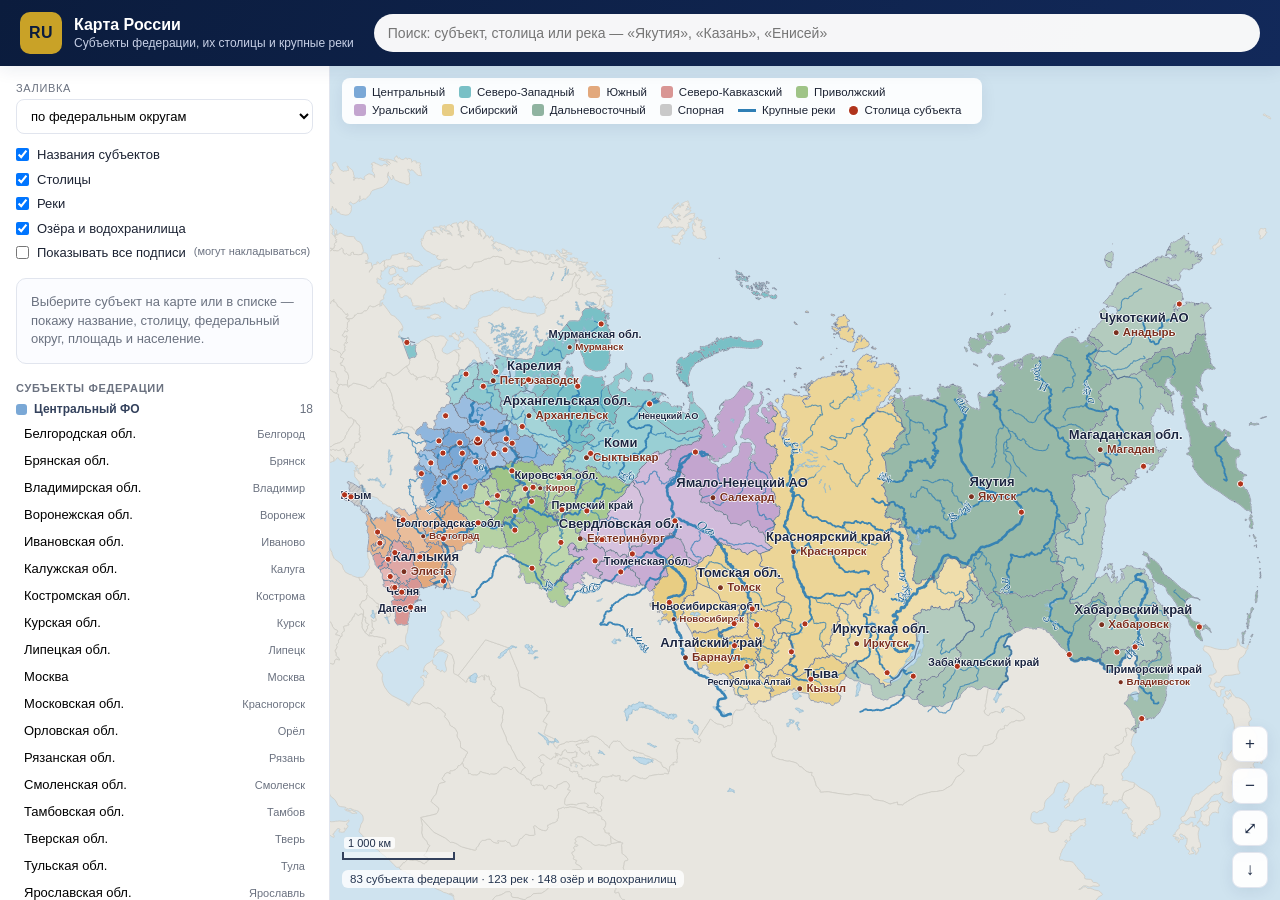
==== russia/index.html @ 8a3f1842 "Publish the Russia map as its own site section on GitHub Pages Moves the map into a self-contained `" ====
<!DOCTYPE html>
<html lang="ru">
<head>
<meta charset="UTF-8">
<meta name="viewport" content="width=device-width, initial-scale=1">
<title>Карта России · субъекты, столицы и крупные реки</title>
<meta name="description" content="Подробная интерактивная карта России: все 83 субъекта федерации — республики, края, области, автономные округа и города федерального значения — с названиями и столицами, а также крупные реки страны.">
<link rel="icon" href="favicon.svg" type="image/svg+xml">
<link rel="canonical" href="https://v8dfj2dn2t-stack.github.io/Ver/russia/">
<meta name="theme-color" content="#12295a">
<meta property="og:type" content="website">
<meta property="og:title" content="Карта России · субъекты, столицы и крупные реки">
<meta property="og:description" content="Все 83 субъекта федерации с названиями и столицами, крупные реки, озёра и водохранилища. Равновеликая коническая проекция, данные Natural Earth 1:10 млн.">
<meta property="og:url" content="https://v8dfj2dn2t-stack.github.io/Ver/russia/">
<meta property="og:image" content="https://v8dfj2dn2t-stack.github.io/Ver/russia/preview.png">
<meta property="og:locale" content="ru_RU">
<meta name="twitter:card" content="summary_large_image">
<link rel="stylesheet" href="css/map.css">
<style id="map-style">
  /* стили самой карты — вынесены отдельно, чтобы попадать в экспорт SVG */
  #map { --sea: #cfe3ef; background: #cfe3ef; display: block; width: 100%; height: 100%; cursor: grab; }
  #map.grabbing { cursor: grabbing; }
  #map .foreign { fill: #e8e6e0; stroke: #cfccc4; stroke-width: 0.8; vector-effect: non-scaling-stroke; }
  #map .region { stroke: #ffffff; stroke-width: 0.9; vector-effect: non-scaling-stroke;
                 stroke-linejoin: round; transition: filter .12s ease; }
  #map .region.hover { filter: brightness(0.94); }
  #map .region.sel { filter: brightness(0.93) saturate(1.3); stroke: #16233f; stroke-width: 2.2; }
  #map .region-outline { fill: none; stroke: #5d6b84; stroke-width: 0.85; stroke-opacity: 0.75;
                         vector-effect: non-scaling-stroke; stroke-linejoin: round; pointer-events: none; }
  #map .disputed { stroke: none; opacity: 0.55; pointer-events: none; }
  #map .lake { fill: #bcd9ea; stroke: #8fb6cc; stroke-width: 0.6; vector-effect: non-scaling-stroke; }
  #map .river { fill: none; stroke: #2f7fb5; stroke-linecap: round; stroke-linejoin: round;
                vector-effect: non-scaling-stroke; opacity: 0.92; }
  #map .river-o1 { stroke-width: 2.6; }
  #map .river-o2 { stroke-width: 1.8; }
  #map .river-o3 { stroke-width: 1.05; opacity: 0.75; }
  #map .river-flash { fill: none; stroke: #e0452c; stroke-width: 4; vector-effect: non-scaling-stroke;
                      opacity: 0.9; pointer-events: none; }
  #map .river-label { fill: #1d5f8c; font-family: Georgia, "Times New Roman", serif;
                      font-style: italic; letter-spacing: 0.4px; paint-order: stroke;
                      stroke: rgba(255,255,255,0.85); stroke-width: 2.6px; stroke-linejoin: round;
                      text-anchor: middle; pointer-events: none; }
  #map .labels text { text-anchor: middle; paint-order: stroke; stroke: #ffffff;
                      stroke-width: 3px; stroke-linejoin: round; pointer-events: none;
                      font-family: -apple-system, "Segoe UI", Roboto, Arial, sans-serif; }
  #map .lbl-name { fill: #1b2540; font-weight: 700; }
  #map .lbl-cap { fill: #7a2f1e; font-weight: 600; }
  #map .label-hi .lbl-name { fill: #0b1c3d; }
  #map .cap-dot { fill: #b0341c; stroke: #ffffff; stroke-width: 1; vector-effect: non-scaling-stroke; }
  #map .cap-main { fill: #8c1c0c; }
</style>
</head>
<body>

<header class="topbar">
  <div class="brand">
    <div class="brand-mark">RU</div>
    <div>
      <h1>Карта России</h1>
      <p>Субъекты федерации, их столицы и крупные реки</p>
    </div>
  </div>
  <div class="search-wrap">
    <input id="search" type="text" autocomplete="off" spellcheck="false"
           placeholder="Поиск: субъект, столица или река — «Якутия», «Казань», «Енисей»">
    <div id="search-results" class="search-dropdown"></div>
  </div>
  <button type="button" id="sidebar-toggle" class="ghost-btn">Список субъектов</button>
</header>

<div class="layout">
  <aside class="sidebar">
    <div class="controls">
      <label class="field-label" for="color-by">Заливка</label>
      <select id="color-by">
        <option value="district">по федеральным округам</option>
        <option value="type">по типу субъекта</option>
      </select>
      <div class="toggles">
        <label><input type="checkbox" id="t-labels" checked> Названия субъектов</label>
        <label><input type="checkbox" id="t-capitals" checked> Столицы</label>
        <label><input type="checkbox" id="t-rivers" checked> Реки</label>
        <label><input type="checkbox" id="t-lakes" checked> Озёра и водохранилища</label>
        <label><input type="checkbox" id="t-all"> Показывать все подписи <span class="sub">(могут накладываться)</span></label>
      </div>
    </div>

    <div id="card" class="card">
      <p class="hint">Выберите субъект на карте или в списке — покажу название, столицу,
      федеральный округ, площадь и население.</p>
    </div>

    <h2 class="panel-title">Субъекты федерации</h2>
    <div id="region-list" class="region-list"></div>

    <div class="disclaimer">
      <p><strong>Источники.</strong> Границы, реки и озёра — Natural Earth, масштаб 1:10 млн
      (административные границы <em>ne_10m_admin_1_states_provinces</em>, речная сеть
      <em>ne_10m_rivers_lake_centerlines</em>), общественное достояние. Проекция —
      равновеликая коническая Альберса, стандартные параллели 50° и 70° с. ш.,
      осевой меридиан 100° в. д. Площадь и население — Росстат, Всероссийская перепись
      населения 2021 года. Длины рек приведены для реки целиком, включая участки за
      пределами России.</p>
      <p>Крым и Севастополь показаны отдельной штриховкой как спорная территория:
      с 2014 года они находятся под управлением России, международно признаны частью
      Украины.</p>
      <p>Геометрия генерализована для веб-отображения, поэтому на больших увеличениях
      линия границы обобщена и не может использоваться для юридических или
      навигационных целей.</p>
    </div>
  </aside>

  <main class="stage" id="stage">
    <svg id="map" role="img" aria-label="Карта России с субъектами федерации, столицами и крупными реками"></svg>

    <div id="tip" class="tip"></div>

    <div class="map-ui map-ui-top">
      <div id="legend" class="legend"></div>
    </div>

    <div class="map-ui map-ui-bottom">
      <div class="scale">
        <div id="scalebar" class="scalebar"><span>1000 км</span></div>
      </div>
      <p id="stats" class="stats"></p>
    </div>

    <div class="zoom-ui">
      <button type="button" id="zoom-in" title="Приблизить">+</button>
      <button type="button" id="zoom-out" title="Отдалить">−</button>
      <button type="button" id="zoom-reset" title="Вся страна">⤢</button>
      <button type="button" id="download" title="Скачать карту в SVG">↓</button>
    </div>
  </main>
</div>

<script src="js/regions.js"></script>
<script src="js/geo.js"></script>
<script src="js/rivers.js"></script>
<script src="js/map.js"></script>
</body>
</html>
---- russia/css/map.css ----
:root {
  --navy: #12295a;
  --navy-dark: #0b1c3d;
  --gold: #c9a227;
  --bg: #f4f6fb;
  --border: #e1e5ee;
  --text: #1c2333;
  --text-muted: #6b7280;
  --radius: 10px;
  --shadow: 0 4px 16px rgba(18, 41, 90, 0.08);
}
* { box-sizing: border-box; }
html, body {
  margin: 0; padding: 0; height: 100%;
  overscroll-behavior: none;
  font-family: -apple-system, BlinkMacSystemFont, "Segoe UI", Roboto, Helvetica, Arial, sans-serif;
  color: var(--text); background: var(--bg);
}
body { display: flex; flex-direction: column; }
button { font-family: inherit; cursor: pointer; }
input, select { font-family: inherit; }

/* ---------------- Шапка ---------------- */
.topbar {
  display: flex; align-items: center; gap: 20px; flex-wrap: wrap;
  padding: 12px 20px; color: #fff;
  background: linear-gradient(120deg, var(--navy-dark), var(--navy));
  box-shadow: var(--shadow); position: relative; z-index: 30;
}
.brand { display: flex; align-items: center; gap: 12px; }
.brand-mark {
  width: 42px; height: 42px; border-radius: 10px; flex-shrink: 0;
  background: var(--gold); color: var(--navy-dark);
  font-weight: 800; font-size: 16px; letter-spacing: 0.5px;
  display: flex; align-items: center; justify-content: center;
}
.brand h1 { font-size: 16px; margin: 0; font-weight: 700; }
.brand p { margin: 2px 0 0; font-size: 12px; color: #c7d0e6; }

.search-wrap { position: relative; flex: 1 1 360px; min-width: 220px; }
#search {
  width: 100%; padding: 11px 14px; border-radius: 999px;
  border: none; outline: none; font-size: 14px; background: rgba(255,255,255,0.96);
}
#search:focus { box-shadow: 0 0 0 3px rgba(201,162,39,0.5); }
.search-dropdown {
  display: none; position: absolute; top: calc(100% + 6px); left: 0; right: 0;
  background: #fff; border-radius: var(--radius); box-shadow: 0 12px 32px rgba(11,28,61,0.25);
  overflow: hidden; max-height: 340px; overflow-y: auto; z-index: 40;
}
.search-dropdown.open { display: block; }
.search-dropdown button {
  display: flex; align-items: baseline; gap: 10px; width: 100%; text-align: left;
  padding: 9px 14px; border: 0; background: #fff; border-bottom: 1px solid var(--border);
}
.search-dropdown button:hover { background: #eef2fb; }
.search-dropdown b { font-size: 14px; color: var(--text); }
.search-dropdown span { font-size: 12px; color: var(--text-muted); }
.sr-empty { padding: 12px 14px; font-size: 13px; color: var(--text-muted); }

.ghost-btn {
  display: none; padding: 9px 14px; border-radius: 999px; font-size: 13px;
  border: 1px solid rgba(255,255,255,0.45); background: transparent; color: #fff;
}

/* ---------------- Раскладка ---------------- */
.layout { display: flex; flex: 1; min-height: 0; }
.sidebar {
  width: 330px; flex-shrink: 0; background: #fff; border-right: 1px solid var(--border);
  overflow-y: auto; padding: 16px;
}
.stage { position: relative; flex: 1; min-width: 0; overflow: hidden; background: #cfe3ef; }

/* ---------------- Панель управления ---------------- */
.field-label {
  display: block; font-size: 11px; text-transform: uppercase; letter-spacing: 0.06em;
  color: var(--text-muted); margin-bottom: 5px;
}
#color-by {
  width: 100%; padding: 8px 10px; border-radius: 8px; border: 1px solid var(--border);
  background: #fff; font-size: 13px;
}
.toggles { margin-top: 12px; display: grid; gap: 7px; }
.toggles label { display: flex; align-items: flex-start; gap: 8px; font-size: 13px; line-height: 1.35; }
.toggles input { margin: 2px 0 0; }
.toggles .sub { color: var(--text-muted); font-size: 11px; }

.card {
  margin: 16px 0; padding: 14px; border: 1px solid var(--border);
  border-radius: var(--radius); background: #fbfcff;
}
.card h3 { margin: 0 0 3px; font-size: 15px; line-height: 1.3; }
.card .card-type { margin: 0 0 10px; font-size: 12px; color: var(--text-muted); }
.card dl { display: grid; grid-template-columns: auto 1fr; gap: 4px 12px; margin: 0; font-size: 13px; }
.card dt { color: var(--text-muted); }
.card dd { margin: 0; text-align: right; }
.card-rivers { margin: 10px 0 0; font-size: 12px; line-height: 1.45; color: #2a3b55; }
.card-rivers span { color: var(--text-muted); }
.card-note {
  margin: 10px 0 0; font-size: 12px; line-height: 1.45; color: #7a4a1e;
  background: #fdf4e6; border-radius: 6px; padding: 8px 10px;
}
.hint { margin: 0; font-size: 13px; color: var(--text-muted); line-height: 1.45; }

.panel-title {
  font-size: 11px; text-transform: uppercase; letter-spacing: 0.06em;
  color: var(--text-muted); margin: 18px 0 8px;
}
.region-list .dist { margin-bottom: 12px; }
.region-list h4 {
  display: flex; align-items: center; gap: 7px; margin: 0 0 4px;
  font-size: 12px; font-weight: 700; color: #33415c;
}
.region-list h4 i { width: 11px; height: 11px; border-radius: 3px; display: inline-block; }
.region-list h4 span { margin-left: auto; color: var(--text-muted); font-weight: 500; }
.reg-item {
  display: flex; align-items: baseline; gap: 8px; width: 100%; text-align: left;
  padding: 6px 8px; border: 0; border-radius: 7px; background: transparent; font-size: 13px;
}
.reg-item:hover { background: #eef2fb; }
.reg-item.active { background: var(--navy); color: #fff; }
.ri-name { flex: 1; }
.ri-cap { font-size: 11px; color: var(--text-muted); }
.reg-item.active .ri-cap { color: #c7d0e6; }

.disclaimer {
  margin-top: 18px; padding-top: 14px; border-top: 1px solid var(--border);
  font-size: 11px; line-height: 1.5; color: var(--text-muted);
}
.disclaimer p { margin: 0 0 8px; }

/* ---------------- Поверх карты ---------------- */
.map-ui { position: absolute; z-index: 5; pointer-events: none; }
.map-ui-top { top: 12px; left: 12px; right: 12px; }
.map-ui-bottom { left: 12px; bottom: 12px; }
.legend {
  display: flex; flex-wrap: wrap; gap: 6px 14px; padding: 8px 12px;
  background: rgba(255,255,255,0.92); border-radius: 8px; box-shadow: var(--shadow);
  font-size: 11.5px; max-width: 640px;
}
.legend .lg { display: flex; align-items: center; gap: 6px; }
.legend i { width: 12px; height: 12px; border-radius: 3px; display: inline-block; }
.legend .lg-riv { width: 18px; height: 0; border-top: 3px solid #2f7fb5; border-radius: 0; }
.legend .lg-cap { width: 9px; height: 9px; border-radius: 50%; background: #b0341c; box-shadow: 0 0 0 1.5px #fff; }

.scale { display: flex; align-items: center; }
.scalebar {
  height: 8px; border: 2px solid #33415c; border-top: 0; position: relative;
  background: rgba(255,255,255,0.55);
}
.scalebar span {
  position: absolute; left: 0; bottom: 9px; font-size: 11px; color: #22304a;
  background: rgba(255,255,255,0.8); padding: 0 4px; border-radius: 3px; white-space: nowrap;
}
.stats {
  margin: 10px 0 0; font-size: 11.5px; color: #24344f;
  background: rgba(255,255,255,0.8); padding: 3px 8px; border-radius: 6px; display: inline-block;
}

.zoom-ui { position: absolute; right: 12px; bottom: 12px; display: grid; gap: 6px; z-index: 6; }
.zoom-ui button {
  width: 36px; height: 36px; border-radius: 9px; border: 1px solid var(--border);
  background: rgba(255,255,255,0.95); font-size: 17px; color: #22304a; box-shadow: var(--shadow);
}
.zoom-ui button:hover { background: #fff; color: var(--navy); }

.tip {
  position: absolute; top: 0; left: 0; z-index: 8; pointer-events: none; opacity: 0;
  background: rgba(12,26,52,0.94); color: #fff; padding: 7px 10px; border-radius: 8px;
  font-size: 12px; line-height: 1.35; max-width: 240px; transition: opacity .1s ease;
}
.tip.open { opacity: 1; }
.tip b { display: block; font-size: 13px; }
.tip span { display: block; color: #a9b7d4; font-size: 11px; }
.tip em { font-style: normal; color: #f0c675; }

@media (max-width: 900px) {
  .ghost-btn { display: block; }
  .topbar { gap: 10px 14px; padding: 10px 14px; }
  .brand p { display: none; }
  .search-wrap { order: 3; flex-basis: 100%; }
  .map-ui-top { top: auto; bottom: 54px; left: 8px; right: 8px; }
  .legend {
    display: flex; flex-wrap: nowrap; overflow-x: auto; pointer-events: auto;
    gap: 12px; padding: 7px 10px; -webkit-overflow-scrolling: touch;
  }
  .legend .lg { flex: 0 0 auto; }
  .map-ui-bottom { bottom: 8px; left: 8px; }
  .stats { display: none; }
  .layout { position: relative; }
  .sidebar {
    position: absolute; z-index: 20; top: 0; bottom: 0; left: 0; width: min(330px, 86vw);
    transform: translateX(-102%); transition: transform .22s ease; box-shadow: var(--shadow);
  }
  body.sidebar-open .sidebar { transform: none; }
  .legend { max-width: none; font-size: 10.5px; }
}
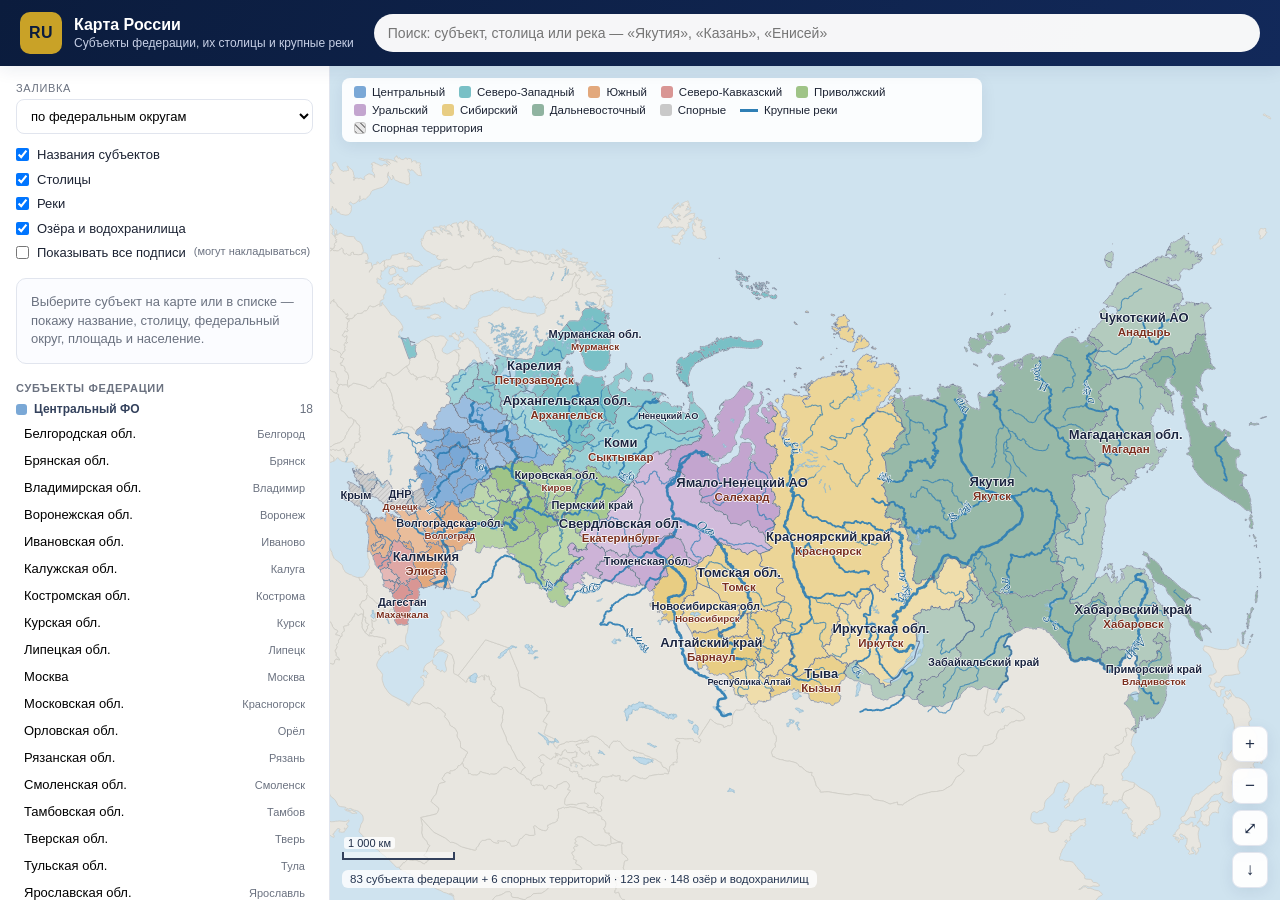
==== commit e9ee6cd1: "Add the four 2022 regions and drop the capital dots Adds Luhansk, Donetsk, Zaporizhzhia and Kherson " ====
--- a/russia/index.html
+++ b/russia/index.html
@@ -4,13 +4,13 @@
 <meta charset="UTF-8">
 <meta name="viewport" content="width=device-width, initial-scale=1">
 <title>Карта России · субъекты, столицы и крупные реки</title>
-<meta name="description" content="Подробная интерактивная карта России: все 83 субъекта федерации — республики, края, области, автономные округа и города федерального значения — с названиями и столицами, а также крупные реки страны.">
+<meta name="description" content="Подробная интерактивная карта России: 83 субъекта федерации — республики, края, области, автономные округа и города федерального значения — с названиями и столицами, шесть спорных территорий и крупные реки страны.">
 <link rel="icon" href="favicon.svg" type="image/svg+xml">
 <link rel="canonical" href="https://v8dfj2dn2t-stack.github.io/Ver/russia/">
 <meta name="theme-color" content="#12295a">
 <meta property="og:type" content="website">
 <meta property="og:title" content="Карта России · субъекты, столицы и крупные реки">
-<meta property="og:description" content="Все 83 субъекта федерации с названиями и столицами, крупные реки, озёра и водохранилища. Равновеликая коническая проекция, данные Natural Earth 1:10 млн.">
+<meta property="og:description" content="83 субъекта федерации и шесть спорных территорий с названиями и столицами, крупные реки, озёра и водохранилища. Равновеликая коническая проекция, данные Natural Earth 1:10 млн.">
 <meta property="og:url" content="https://v8dfj2dn2t-stack.github.io/Ver/russia/">
 <meta property="og:image" content="https://v8dfj2dn2t-stack.github.io/Ver/russia/preview.png">
 <meta property="og:locale" content="ru_RU">
@@ -46,8 +46,6 @@
   #map .lbl-name { fill: #1b2540; font-weight: 700; }
   #map .lbl-cap { fill: #7a2f1e; font-weight: 600; }
   #map .label-hi .lbl-name { fill: #0b1c3d; }
-  #map .cap-dot { fill: #b0341c; stroke: #ffffff; stroke-width: 1; vector-effect: non-scaling-stroke; }
-  #map .cap-main { fill: #8c1c0c; }
 </style>
 </head>
 <body>
@@ -101,9 +99,14 @@
       осевой меридиан 100° в. д. Площадь и население — Росстат, Всероссийская перепись
       населения 2021 года. Длины рек приведены для реки целиком, включая участки за
       пределами России.</p>
-      <p>Крым и Севастополь показаны отдельной штриховкой как спорная территория:
-      с 2014 года они находятся под управлением России, международно признаны частью
-      Украины.</p>
+      <p><strong>Спорные территории.</strong> Крым и Севастополь (присоединены Россией
+      в 2014 году), а также ЛНР, ДНР, Запорожская и Херсонская области (сентябрь 2022 года)
+      показаны штриховкой и вынесены в списке в отдельную группу. Россия считает их своими
+      субъектами и относит к Южному федеральному округу; международно они признаны частью
+      Украины, и четыре последние контролируются Россией не полностью, а линия фронта
+      не совпадает с границами областей и на карте не показана. Для этих четырёх областей
+      площадь и население — довоенные данные по украинской области (оценка на 2022 год),
+      а не перепись 2021 года.</p>
       <p>Геометрия генерализована для веб-отображения, поэтому на больших увеличениях
       линия границы обобщена и не может использоваться для юридических или
       навигационных целей.</p>
--- a/russia/css/map.css
+++ b/russia/css/map.css
@@ -141,7 +141,10 @@
 .legend .lg { display: flex; align-items: center; gap: 6px; }
 .legend i { width: 12px; height: 12px; border-radius: 3px; display: inline-block; }
 .legend .lg-riv { width: 18px; height: 0; border-top: 3px solid #2f7fb5; border-radius: 0; }
-.legend .lg-cap { width: 9px; height: 9px; border-radius: 50%; background: #b0341c; box-shadow: 0 0 0 1.5px #fff; }
+.legend .lg-hatch {
+  background: repeating-linear-gradient(45deg, #8a8a8a 0 2px, #e6e6e6 2px 5px);
+  border: 1px solid #c4c4c4;
+}
 
 .scale { display: flex; align-items: center; }
 .scalebar {
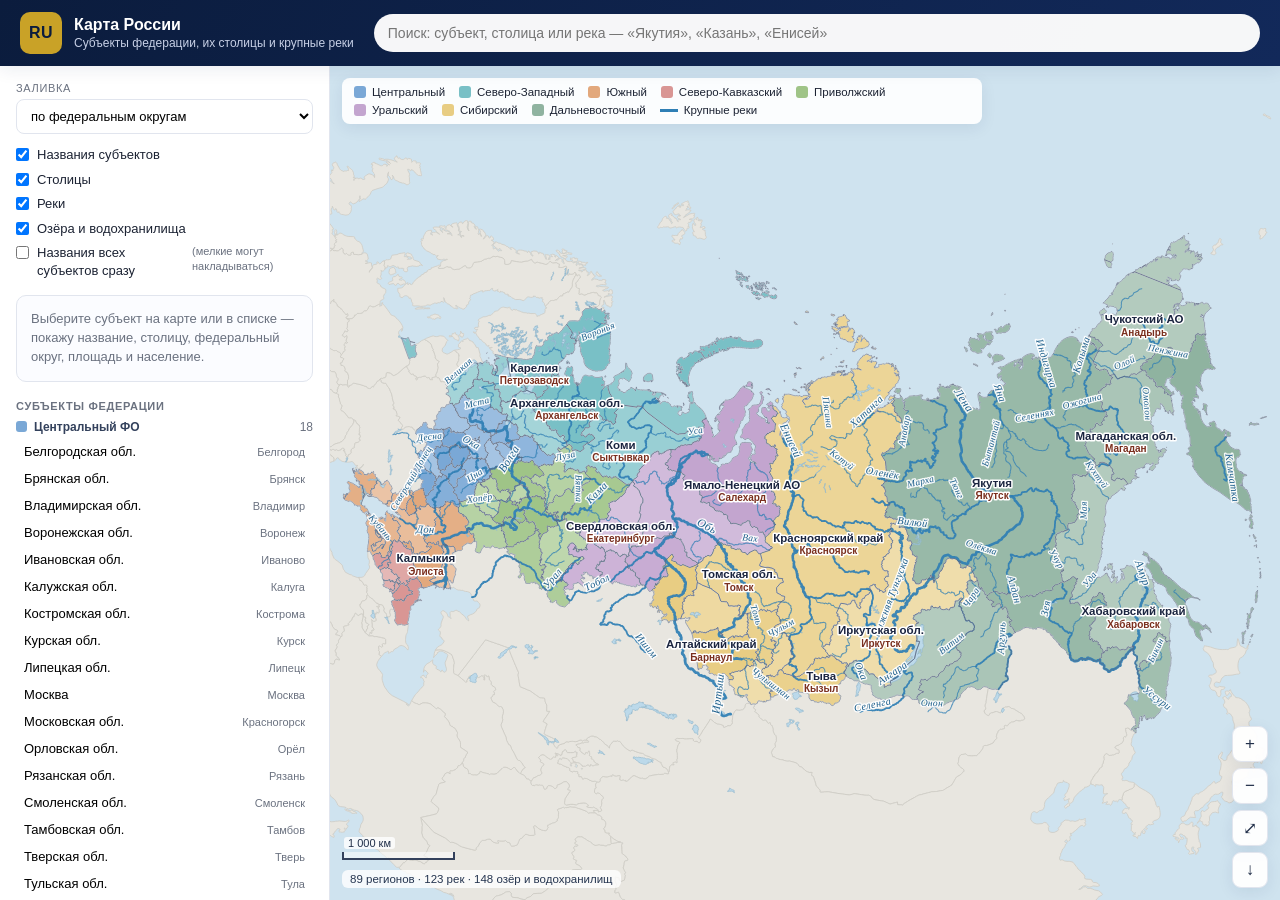
==== commit 8c3be1bb: "Fix labels in place and drop the disputed hatching Crimea, Sevastopol and the four 2022 regions are " ====
--- a/russia/index.html
+++ b/russia/index.html
@@ -27,7 +27,6 @@
   #map .region.sel { filter: brightness(0.93) saturate(1.3); stroke: #16233f; stroke-width: 2.2; }
   #map .region-outline { fill: none; stroke: #5d6b84; stroke-width: 0.85; stroke-opacity: 0.75;
                          vector-effect: non-scaling-stroke; stroke-linejoin: round; pointer-events: none; }
-  #map .disputed { stroke: none; opacity: 0.55; pointer-events: none; }
   #map .lake { fill: #bcd9ea; stroke: #8fb6cc; stroke-width: 0.6; vector-effect: non-scaling-stroke; }
   #map .river { fill: none; stroke: #2f7fb5; stroke-linecap: round; stroke-linejoin: round;
                 vector-effect: non-scaling-stroke; opacity: 0.92; }
@@ -37,9 +36,10 @@
   #map .river-flash { fill: none; stroke: #e0452c; stroke-width: 4; vector-effect: non-scaling-stroke;
                       opacity: 0.9; pointer-events: none; }
   #map .river-label { fill: #1d5f8c; font-family: Georgia, "Times New Roman", serif;
-                      font-style: italic; letter-spacing: 0.4px; paint-order: stroke;
-                      stroke: rgba(255,255,255,0.85); stroke-width: 2.6px; stroke-linejoin: round;
+                      font-style: italic; letter-spacing: 0.3px; paint-order: stroke;
+                      stroke: rgba(255,255,255,0.9); stroke-width: 2.8px; stroke-linejoin: round;
                       text-anchor: middle; pointer-events: none; }
+  #map .river-label-g { pointer-events: none; }
   #map .labels text { text-anchor: middle; paint-order: stroke; stroke: #ffffff;
                       stroke-width: 3px; stroke-linejoin: round; pointer-events: none;
                       font-family: -apple-system, "Segoe UI", Roboto, Arial, sans-serif; }
@@ -79,7 +79,7 @@
         <label><input type="checkbox" id="t-capitals" checked> Столицы</label>
         <label><input type="checkbox" id="t-rivers" checked> Реки</label>
         <label><input type="checkbox" id="t-lakes" checked> Озёра и водохранилища</label>
-        <label><input type="checkbox" id="t-all"> Показывать все подписи <span class="sub">(могут накладываться)</span></label>
+        <label><input type="checkbox" id="t-all"> Названия всех субъектов сразу <span class="sub">(мелкие могут накладываться)</span></label>
       </div>
     </div>
 
@@ -99,14 +99,14 @@
       осевой меридиан 100° в. д. Площадь и население — Росстат, Всероссийская перепись
       населения 2021 года. Длины рек приведены для реки целиком, включая участки за
       пределами России.</p>
-      <p><strong>Спорные территории.</strong> Крым и Севастополь (присоединены Россией
-      в 2014 году), а также ЛНР, ДНР, Запорожская и Херсонская области (сентябрь 2022 года)
-      показаны штриховкой и вынесены в списке в отдельную группу. Россия считает их своими
-      субъектами и относит к Южному федеральному округу; международно они признаны частью
-      Украины, и четыре последние контролируются Россией не полностью, а линия фронта
-      не совпадает с границами областей и на карте не показана. Для этих четырёх областей
-      площадь и население — довоенные данные по украинской области (оценка на 2022 год),
-      а не перепись 2021 года.</p>
+      <p><strong>Крым, Севастополь и регионы 2022 года.</strong> Крым и Севастополь
+      (2014 год), ЛНР, ДНР, Запорожская и Херсонская области (сентябрь 2022 года) показаны
+      как субъекты Южного федерального округа — так их определяет российское
+      законодательство. Международно они признаны частью Украины; четыре последние
+      контролируются Россией не полностью, линия фронта не совпадает с границами областей
+      и на карте не показана. Для них площадь и население — довоенные данные по украинской
+      области (оценка на 2022 год), а не перепись 2021 года; это отмечено в карточке
+      каждого региона.</p>
       <p>Геометрия генерализована для веб-отображения, поэтому на больших увеличениях
       линия границы обобщена и не может использоваться для юридических или
       навигационных целей.</p>
--- a/russia/css/map.css
+++ b/russia/css/map.css
@@ -141,10 +141,6 @@
 .legend .lg { display: flex; align-items: center; gap: 6px; }
 .legend i { width: 12px; height: 12px; border-radius: 3px; display: inline-block; }
 .legend .lg-riv { width: 18px; height: 0; border-top: 3px solid #2f7fb5; border-radius: 0; }
-.legend .lg-hatch {
-  background: repeating-linear-gradient(45deg, #8a8a8a 0 2px, #e6e6e6 2px 5px);
-  border: 1px solid #c4c4c4;
-}
 
 .scale { display: flex; align-items: center; }
 .scalebar {
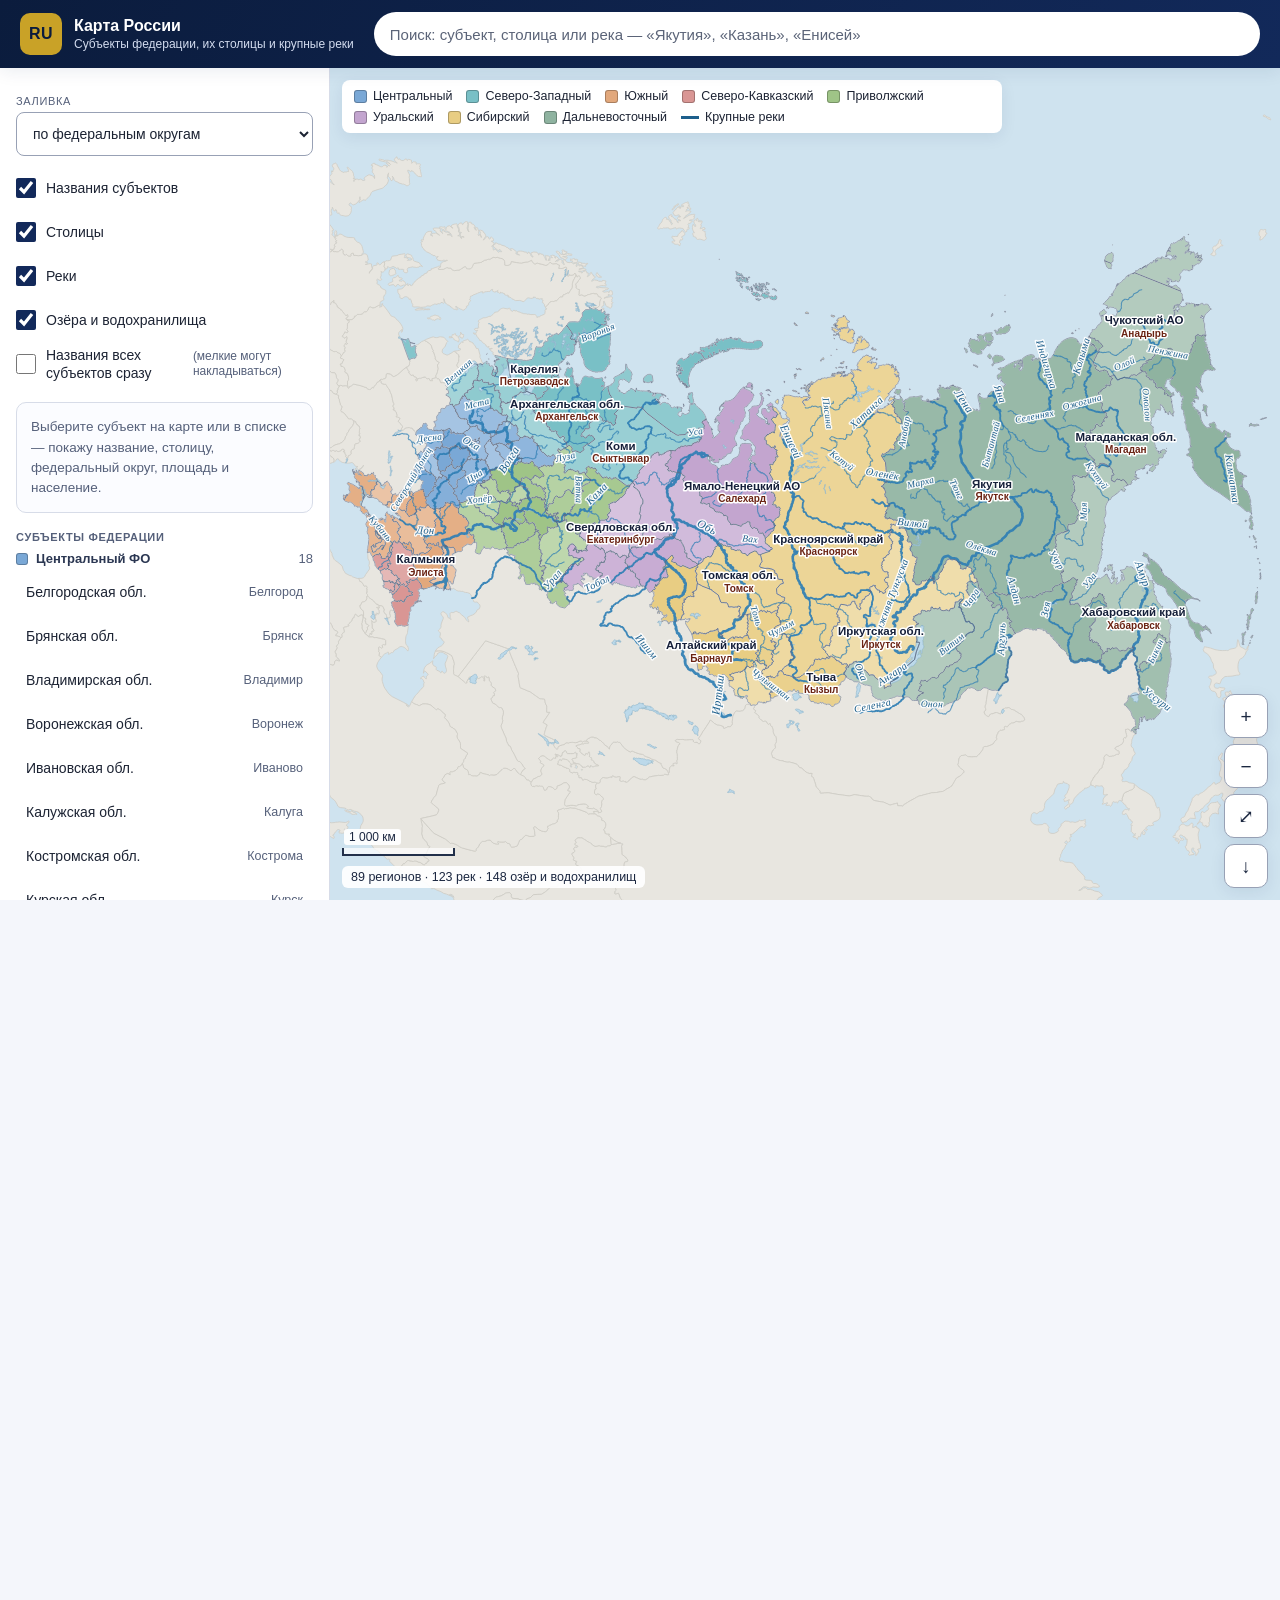
==== commit d10de50c: "Rebuild the map UI for semantics and accessibility Markup: the page is now built from the elements t" ====
--- a/russia/index.html
+++ b/russia/index.html
@@ -43,55 +43,76 @@
   #map .labels text { text-anchor: middle; paint-order: stroke; stroke: #ffffff;
                       stroke-width: 3px; stroke-linejoin: round; pointer-events: none;
                       font-family: -apple-system, "Segoe UI", Roboto, Arial, sans-serif; }
-  #map .lbl-name { fill: #1b2540; font-weight: 700; }
-  #map .lbl-cap { fill: #7a2f1e; font-weight: 600; }
+  #map .lbl-name { fill: #16203a; font-weight: 700; }
+  #map .lbl-cap { fill: #6b2414; font-weight: 600; }
   #map .label-hi .lbl-name { fill: #0b1c3d; }
 </style>
 </head>
 <body>
 
+<a class="skip-link" href="#region-nav">Перейти к списку субъектов</a>
+
 <header class="topbar">
   <div class="brand">
-    <div class="brand-mark">RU</div>
+    <p class="brand-mark" aria-hidden="true">RU</p>
     <div>
       <h1>Карта России</h1>
-      <p>Субъекты федерации, их столицы и крупные реки</p>
+      <p class="brand-sub">Субъекты федерации, их столицы и крупные реки</p>
     </div>
   </div>
-  <div class="search-wrap">
+
+  <search class="search-wrap">
+    <label class="sr-only" for="search">Поиск по карте</label>
     <input id="search" type="text" autocomplete="off" spellcheck="false"
+           role="combobox" aria-expanded="false" aria-controls="search-results"
+           aria-autocomplete="list" aria-describedby="search-hint"
            placeholder="Поиск: субъект, столица или река — «Якутия», «Казань», «Енисей»">
-    <div id="search-results" class="search-dropdown"></div>
-  </div>
-  <button type="button" id="sidebar-toggle" class="ghost-btn">Список субъектов</button>
+    <p id="search-hint" class="sr-only">
+      Введите не меньше двух букв. Варианты перебираются стрелками вверх и вниз,
+      Enter открывает выбранный, Escape закрывает список.
+    </p>
+    <ul id="search-results" class="search-dropdown" role="listbox" aria-label="Результаты поиска"></ul>
+    <p id="search-status" class="sr-only" role="status"></p>
+  </search>
+
+  <button type="button" id="sidebar-toggle" class="ghost-btn" aria-expanded="false" aria-controls="sidebar">
+    Список субъектов
+  </button>
 </header>
 
 <div class="layout">
-  <aside class="sidebar">
-    <div class="controls">
-      <label class="field-label" for="color-by">Заливка</label>
+  <aside class="sidebar" id="sidebar" aria-label="Панель управления и список субъектов">
+    <form class="controls" onsubmit="return false">
+      <p class="field-label" id="color-by-label">Заливка</p>
+      <label class="sr-only" for="color-by">Чем раскрасить субъекты</label>
       <select id="color-by">
         <option value="district">по федеральным округам</option>
         <option value="type">по типу субъекта</option>
       </select>
-      <div class="toggles">
+
+      <fieldset class="toggles">
+        <legend class="sr-only">Что показывать на карте</legend>
         <label><input type="checkbox" id="t-labels" checked> Названия субъектов</label>
         <label><input type="checkbox" id="t-capitals" checked> Столицы</label>
         <label><input type="checkbox" id="t-rivers" checked> Реки</label>
         <label><input type="checkbox" id="t-lakes" checked> Озёра и водохранилища</label>
-        <label><input type="checkbox" id="t-all"> Названия всех субъектов сразу <span class="sub">(мелкие могут накладываться)</span></label>
-      </div>
-    </div>
+        <label><input type="checkbox" id="t-all"> Названия всех субъектов сразу
+          <span class="sub">(мелкие могут накладываться)</span></label>
+      </fieldset>
+    </form>
 
-    <div id="card" class="card">
+    <section id="card" class="card" aria-live="polite" aria-label="Сведения о выбранном субъекте">
       <p class="hint">Выберите субъект на карте или в списке — покажу название, столицу,
       федеральный округ, площадь и население.</p>
-    </div>
+    </section>
 
-    <h2 class="panel-title">Субъекты федерации</h2>
-    <div id="region-list" class="region-list"></div>
+    <nav id="region-nav" aria-label="Субъекты федерации">
+      <h2 class="panel-title">Субъекты федерации</h2>
+      <div id="region-list" class="region-list"></div>
+    </nav>
 
-    <div class="disclaimer">
+    <footer class="disclaimer">
+      <h2 class="panel-title">Источники и оговорки</h2>
       <p><strong>Источники.</strong> Границы, реки и озёра — Natural Earth, масштаб 1:10 млн
       (административные границы <em>ne_10m_admin_1_states_provinces</em>, речная сеть
       <em>ne_10m_rivers_lake_centerlines</em>), общественное достояние. Проекция —
@@ -110,30 +131,42 @@
       <p>Геометрия генерализована для веб-отображения, поэтому на больших увеличениях
       линия границы обобщена и не может использоваться для юридических или
       навигационных целей.</p>
-    </div>
+    </footer>
   </aside>
 
   <main class="stage" id="stage">
-    <svg id="map" role="img" aria-label="Карта России с субъектами федерации, столицами и крупными реками"></svg>
+    <svg id="map" role="img" aria-labelledby="map-title" aria-describedby="map-desc"></svg>
+    <h2 id="map-title" class="sr-only">Карта России: субъекты федерации, столицы и крупные реки</h2>
+    <p id="map-desc" class="sr-only">
+      Карта управляется мышью: колесо меняет масштаб, перетаскивание сдвигает,
+      щелчок выбирает субъект. С клавиатуры то же самое доступно кнопками масштаба
+      и списком субъектов в боковой панели, а клавиши «плюс», «минус» и «ноль»
+      приближают, отдаляют и возвращают вид всей страны.
+    </p>
+    <p id="map-status" class="sr-only" role="status"></p>
 
-    <div id="tip" class="tip"></div>
+    <div id="tip" class="tip" aria-hidden="true"></div>
 
     <div class="map-ui map-ui-top">
-      <div id="legend" class="legend"></div>
+      <h2 class="sr-only">Условные обозначения</h2>
+      <!-- на узком экране легенда прокручивается вбок, поэтому ей нужен
+           собственный фокус: иначе до неё не добраться с клавиатуры -->
+      <ul id="legend" class="legend" tabindex="0" aria-label="Условные обозначения карты"></ul>
     </div>
 
     <div class="map-ui map-ui-bottom">
-      <div class="scale">
-        <div id="scalebar" class="scalebar"><span>1000 км</span></div>
-      </div>
+      <p class="scale">
+        <span class="sr-only">Масштаб: отрезок соответствует</span>
+        <span id="scalebar" class="scalebar"><span>1000 км</span></span>
+      </p>
       <p id="stats" class="stats"></p>
     </div>
 
-    <div class="zoom-ui">
-      <button type="button" id="zoom-in" title="Приблизить">+</button>
-      <button type="button" id="zoom-out" title="Отдалить">−</button>
-      <button type="button" id="zoom-reset" title="Вся страна">⤢</button>
-      <button type="button" id="download" title="Скачать карту в SVG">↓</button>
+    <div class="zoom-ui" role="group" aria-label="Управление картой">
+      <button type="button" id="zoom-in"><span aria-hidden="true">+</span><span class="sr-only">Приблизить</span></button>
+      <button type="button" id="zoom-out"><span aria-hidden="true">−</span><span class="sr-only">Отдалить</span></button>
+      <button type="button" id="zoom-reset"><span aria-hidden="true">⤢</span><span class="sr-only">Показать всю страну</span></button>
+      <button type="button" id="download"><span aria-hidden="true">↓</span><span class="sr-only">Скачать карту в формате SVG</span></button>
     </div>
   </main>
 </div>
--- a/russia/css/map.css
+++ b/russia/css/map.css
@@ -3,9 +3,9 @@
   --navy-dark: #0b1c3d;
   --gold: #c9a227;
   --bg: #f4f6fb;
-  --border: #e1e5ee;
+  --border: #d7dce8;
   --text: #1c2333;
-  --text-muted: #6b7280;
+  --text-muted: #55607a;   /* 6.4:1 на белом — WCAG AA с запасом */
   --radius: 10px;
   --shadow: 0 4px 16px rgba(18, 41, 90, 0.08);
 }
@@ -19,6 +19,34 @@
 body { display: flex; flex-direction: column; }
 button { font-family: inherit; cursor: pointer; }
 input, select { font-family: inherit; }
+fieldset { border: 0; margin: 0; padding: 0; min-width: 0; }
+search { display: block; }
+ul { list-style: none; }
+
+/* текст только для скринридеров */
+.sr-only {
+  position: absolute; width: 1px; height: 1px; margin: -1px; padding: 0;
+  overflow: hidden; clip: rect(0 0 0 0); clip-path: inset(50%); white-space: nowrap;
+  border: 0;
+}
+.skip-link {
+  position: absolute; left: 8px; top: -60px; z-index: 100;
+  padding: 12px 18px; min-height: 44px; display: inline-flex; align-items: center;
+  background: #fff; color: var(--navy); font-weight: 600; border-radius: 0 0 8px 8px;
+  text-decoration: none; transition: top .15s ease;
+}
+.skip-link:focus { top: 0; }
+
+/* единый видимый фокус: один акцент вместо трёх разных подсветок.
+   Пишем outline целиком: в браузерном стиле по умолчанию стоит outline: auto,
+   и одним outline-color его не перекрасить */
+:focus-visible { outline: 3px solid var(--navy); outline-offset: 2px; border-radius: 4px; }
+.topbar :focus-visible { outline: 3px solid #fff; outline-offset: 2px; }
+.zoom-ui button:focus-visible { outline: 3px solid var(--navy); outline-offset: 2px; }
+
+@media (prefers-reduced-motion: reduce) {
+  *, *::before, *::after { transition-duration: .01ms !important; animation-duration: .01ms !important; }
+}
 
 /* ---------------- Шапка ---------------- */
 .topbar {
@@ -35,32 +63,39 @@
   display: flex; align-items: center; justify-content: center;
 }
 .brand h1 { font-size: 16px; margin: 0; font-weight: 700; }
-.brand p { margin: 2px 0 0; font-size: 12px; color: #c7d0e6; }
+.brand-sub { margin: 2px 0 0; font-size: 12px; color: #d3dcef; }
+.brand-mark { margin: 0; }
 
 .search-wrap { position: relative; flex: 1 1 360px; min-width: 220px; }
 #search {
-  width: 100%; padding: 11px 14px; border-radius: 999px;
-  border: none; outline: none; font-size: 14px; background: rgba(255,255,255,0.96);
-}
-#search:focus { box-shadow: 0 0 0 3px rgba(201,162,39,0.5); }
+  width: 100%; min-height: 44px; padding: 11px 16px; border-radius: 999px;
+  border: none; font-size: 15px; background: #fff; color: var(--text);
+}
+#search::placeholder { color: #5b6478; }
 .search-dropdown {
-  display: none; position: absolute; top: calc(100% + 6px); left: 0; right: 0;
+  display: none; margin: 0; padding: 0; position: absolute; top: calc(100% + 6px); left: 0; right: 0;
   background: #fff; border-radius: var(--radius); box-shadow: 0 12px 32px rgba(11,28,61,0.25);
   overflow: hidden; max-height: 340px; overflow-y: auto; z-index: 40;
 }
 .search-dropdown.open { display: block; }
-.search-dropdown button {
-  display: flex; align-items: baseline; gap: 10px; width: 100%; text-align: left;
-  padding: 9px 14px; border: 0; background: #fff; border-bottom: 1px solid var(--border);
-}
-.search-dropdown button:hover { background: #eef2fb; }
+.search-dropdown li {
+  display: flex; align-items: center; gap: 10px; min-height: 44px; cursor: pointer;
+  padding: 8px 14px; border-bottom: 1px solid var(--border); background: #fff;
+}
+.search-dropdown li:hover, .search-dropdown li[aria-selected="true"] { background: #e7edfa; }
+.search-dropdown li[aria-selected="true"] { box-shadow: inset 3px 0 0 var(--navy); }
 .search-dropdown b { font-size: 14px; color: var(--text); }
-.search-dropdown span { font-size: 12px; color: var(--text-muted); }
-.sr-empty { padding: 12px 14px; font-size: 13px; color: var(--text-muted); }
+.search-dropdown .sr-desc { font-size: 12px; color: var(--text-muted); }
+.search-dropdown .sr-empty {
+  min-height: 44px; padding: 12px 14px; font-size: 13.5px; color: var(--text-muted);
+  cursor: default; background: #fff;
+}
+.search-dropdown .sr-empty:hover { background: #fff; }
 
 .ghost-btn {
-  display: none; padding: 9px 14px; border-radius: 999px; font-size: 13px;
-  border: 1px solid rgba(255,255,255,0.45); background: transparent; color: #fff;
+  display: none; align-items: center; min-height: 44px; padding: 10px 18px;
+  border-radius: 999px; font-size: 14px;
+  border: 1px solid rgba(255,255,255,0.7); background: transparent; color: #fff;
 }
 
 /* ---------------- Раскладка ---------------- */
@@ -77,55 +112,64 @@
   color: var(--text-muted); margin-bottom: 5px;
 }
 #color-by {
-  width: 100%; padding: 8px 10px; border-radius: 8px; border: 1px solid var(--border);
-  background: #fff; font-size: 13px;
-}
-.toggles { margin-top: 12px; display: grid; gap: 7px; }
-.toggles label { display: flex; align-items: flex-start; gap: 8px; font-size: 13px; line-height: 1.35; }
-.toggles input { margin: 2px 0 0; }
-.toggles .sub { color: var(--text-muted); font-size: 11px; }
+  width: 100%; min-height: 44px; padding: 10px 12px; border-radius: 8px;
+  border: 1px solid #98a1b5; background: #fff; font-size: 14px; color: var(--text);
+}
+.toggles { margin-top: 10px; display: grid; }
+.toggles label {
+  display: flex; align-items: center; gap: 10px; min-height: 44px; padding: 4px 6px;
+  margin-left: -6px; border-radius: 8px; font-size: 14px; line-height: 1.3; cursor: pointer;
+}
+.toggles label:hover { background: #eef2fb; }
+.toggles input { width: 20px; height: 20px; margin: 0; flex-shrink: 0; accent-color: var(--navy); }
+.toggles .sub { color: var(--text-muted); font-size: 12px; }
 
 .card {
   margin: 16px 0; padding: 14px; border: 1px solid var(--border);
   border-radius: var(--radius); background: #fbfcff;
 }
-.card h3 { margin: 0 0 3px; font-size: 15px; line-height: 1.3; }
-.card .card-type { margin: 0 0 10px; font-size: 12px; color: var(--text-muted); }
-.card dl { display: grid; grid-template-columns: auto 1fr; gap: 4px 12px; margin: 0; font-size: 13px; }
+.card .card-title { margin: 0 0 3px; font-size: 15.5px; line-height: 1.3; }
+.card .card-type { margin: 0 0 10px; font-size: 12.5px; color: var(--text-muted); }
+.card dl { display: grid; grid-template-columns: auto 1fr; gap: 5px 12px; margin: 0; font-size: 13.5px; }
 .card dt { color: var(--text-muted); }
 .card dd { margin: 0; text-align: right; }
-.card-rivers { margin: 10px 0 0; font-size: 12px; line-height: 1.45; color: #2a3b55; }
+.card-rivers { margin: 10px 0 0; font-size: 12.5px; line-height: 1.5; color: #2a3b55; }
 .card-rivers span { color: var(--text-muted); }
 .card-note {
-  margin: 10px 0 0; font-size: 12px; line-height: 1.45; color: #7a4a1e;
+  margin: 10px 0 0; font-size: 12.5px; line-height: 1.5; color: #6b3d12;
   background: #fdf4e6; border-radius: 6px; padding: 8px 10px;
 }
-.hint { margin: 0; font-size: 13px; color: var(--text-muted); line-height: 1.45; }
+.hint { margin: 0; font-size: 13.5px; color: var(--text-muted); line-height: 1.5; }
 
 .panel-title {
   font-size: 11px; text-transform: uppercase; letter-spacing: 0.06em;
   color: var(--text-muted); margin: 18px 0 8px;
 }
-.region-list .dist { margin-bottom: 12px; }
-.region-list h4 {
-  display: flex; align-items: center; gap: 7px; margin: 0 0 4px;
-  font-size: 12px; font-weight: 700; color: #33415c;
-}
-.region-list h4 i { width: 11px; height: 11px; border-radius: 3px; display: inline-block; }
-.region-list h4 span { margin-left: auto; color: var(--text-muted); font-weight: 500; }
+.region-list ul { margin: 0; padding: 0; }
+.region-list .dist { margin-bottom: 14px; }
+.region-list h3 {
+  display: flex; align-items: center; gap: 8px; margin: 0 0 4px;
+  font-size: 13px; font-weight: 700; color: #2b3752;
+}
+.region-list h3 i {
+  width: 12px; height: 12px; border-radius: 3px; display: inline-block;
+  border: 1px solid rgba(0,0,0,0.25);
+}
+.region-list h3 .count { margin-left: auto; color: var(--text-muted); font-weight: 500; }
 .reg-item {
-  display: flex; align-items: baseline; gap: 8px; width: 100%; text-align: left;
-  padding: 6px 8px; border: 0; border-radius: 7px; background: transparent; font-size: 13px;
+  display: flex; align-items: center; gap: 10px; width: 100%; text-align: left;
+  min-height: 44px; padding: 8px 10px; border: 0; border-radius: 8px;
+  background: transparent; font-size: 14px; color: var(--text);
 }
 .reg-item:hover { background: #eef2fb; }
-.reg-item.active { background: var(--navy); color: #fff; }
+.reg-item[aria-current="true"] { background: var(--navy); color: #fff; }
 .ri-name { flex: 1; }
-.ri-cap { font-size: 11px; color: var(--text-muted); }
-.reg-item.active .ri-cap { color: #c7d0e6; }
+.ri-cap { font-size: 12.5px; color: var(--text-muted); text-align: right; }
+.reg-item[aria-current="true"] .ri-cap { color: #dde4f4; }
 
 .disclaimer {
   margin-top: 18px; padding-top: 14px; border-top: 1px solid var(--border);
-  font-size: 11px; line-height: 1.5; color: var(--text-muted);
+  font-size: 12.5px; line-height: 1.55; color: var(--text-muted);
 }
 .disclaimer p { margin: 0 0 8px; }
 
@@ -134,34 +178,38 @@
 .map-ui-top { top: 12px; left: 12px; right: 12px; }
 .map-ui-bottom { left: 12px; bottom: 12px; }
 .legend {
-  display: flex; flex-wrap: wrap; gap: 6px 14px; padding: 8px 12px;
-  background: rgba(255,255,255,0.92); border-radius: 8px; box-shadow: var(--shadow);
-  font-size: 11.5px; max-width: 640px;
-}
-.legend .lg { display: flex; align-items: center; gap: 6px; }
-.legend i { width: 12px; height: 12px; border-radius: 3px; display: inline-block; }
-.legend .lg-riv { width: 18px; height: 0; border-top: 3px solid #2f7fb5; border-radius: 0; }
-
-.scale { display: flex; align-items: center; }
+  display: flex; flex-wrap: wrap; gap: 7px 14px; margin: 0; padding: 9px 12px;
+  background: #fff; border-radius: 8px; box-shadow: var(--shadow);
+  font-size: 12.5px; color: var(--text); max-width: 660px;
+}
+.legend li { display: flex; align-items: center; gap: 6px; }
+.legend i {
+  width: 13px; height: 13px; border-radius: 3px; display: inline-block;
+  border: 1px solid rgba(0,0,0,0.25);
+}
+.legend .lg-riv { width: 18px; height: 0; border: 0; border-top: 3px solid #1d5f8c; border-radius: 0; }
+
+.scale { display: flex; align-items: center; margin: 0; }
 .scalebar {
-  height: 8px; border: 2px solid #33415c; border-top: 0; position: relative;
-  background: rgba(255,255,255,0.55);
+  display: block; height: 8px; border: 2px solid #22304a; border-top: 0; position: relative;
+  background: rgba(255,255,255,0.7);
 }
 .scalebar span {
-  position: absolute; left: 0; bottom: 9px; font-size: 11px; color: #22304a;
-  background: rgba(255,255,255,0.8); padding: 0 4px; border-radius: 3px; white-space: nowrap;
+  position: absolute; left: 0; bottom: 9px; font-size: 12px; color: #1b2740;
+  background: rgba(255,255,255,0.92); padding: 1px 5px; border-radius: 3px; white-space: nowrap;
 }
 .stats {
-  margin: 10px 0 0; font-size: 11.5px; color: #24344f;
-  background: rgba(255,255,255,0.8); padding: 3px 8px; border-radius: 6px; display: inline-block;
+  margin: 10px 0 0; font-size: 12.5px; color: #1b2740;
+  background: rgba(255,255,255,0.92); padding: 4px 9px; border-radius: 6px; display: inline-block;
 }
 
 .zoom-ui { position: absolute; right: 12px; bottom: 12px; display: grid; gap: 6px; z-index: 6; }
 .zoom-ui button {
-  width: 36px; height: 36px; border-radius: 9px; border: 1px solid var(--border);
-  background: rgba(255,255,255,0.95); font-size: 17px; color: #22304a; box-shadow: var(--shadow);
-}
-.zoom-ui button:hover { background: #fff; color: var(--navy); }
+  width: 44px; height: 44px; border-radius: 10px; border: 1px solid #98a1b5;
+  background: #fff; font-size: 19px; line-height: 1; color: #1b2740; box-shadow: var(--shadow);
+  display: flex; align-items: center; justify-content: center;
+}
+.zoom-ui button:hover { background: #eef2fb; color: var(--navy); }
 
 .tip {
   position: absolute; top: 0; left: 0; z-index: 8; pointer-events: none; opacity: 0;
@@ -170,8 +218,8 @@
 }
 .tip.open { opacity: 1; }
 .tip b { display: block; font-size: 13px; }
-.tip span { display: block; color: #a9b7d4; font-size: 11px; }
-.tip em { font-style: normal; color: #f0c675; }
+.tip span { display: block; color: #c3cee5; font-size: 11.5px; }
+.tip em { font-style: normal; color: #f6d79a; }
 
 @media (max-width: 900px) {
   .ghost-btn { display: block; }
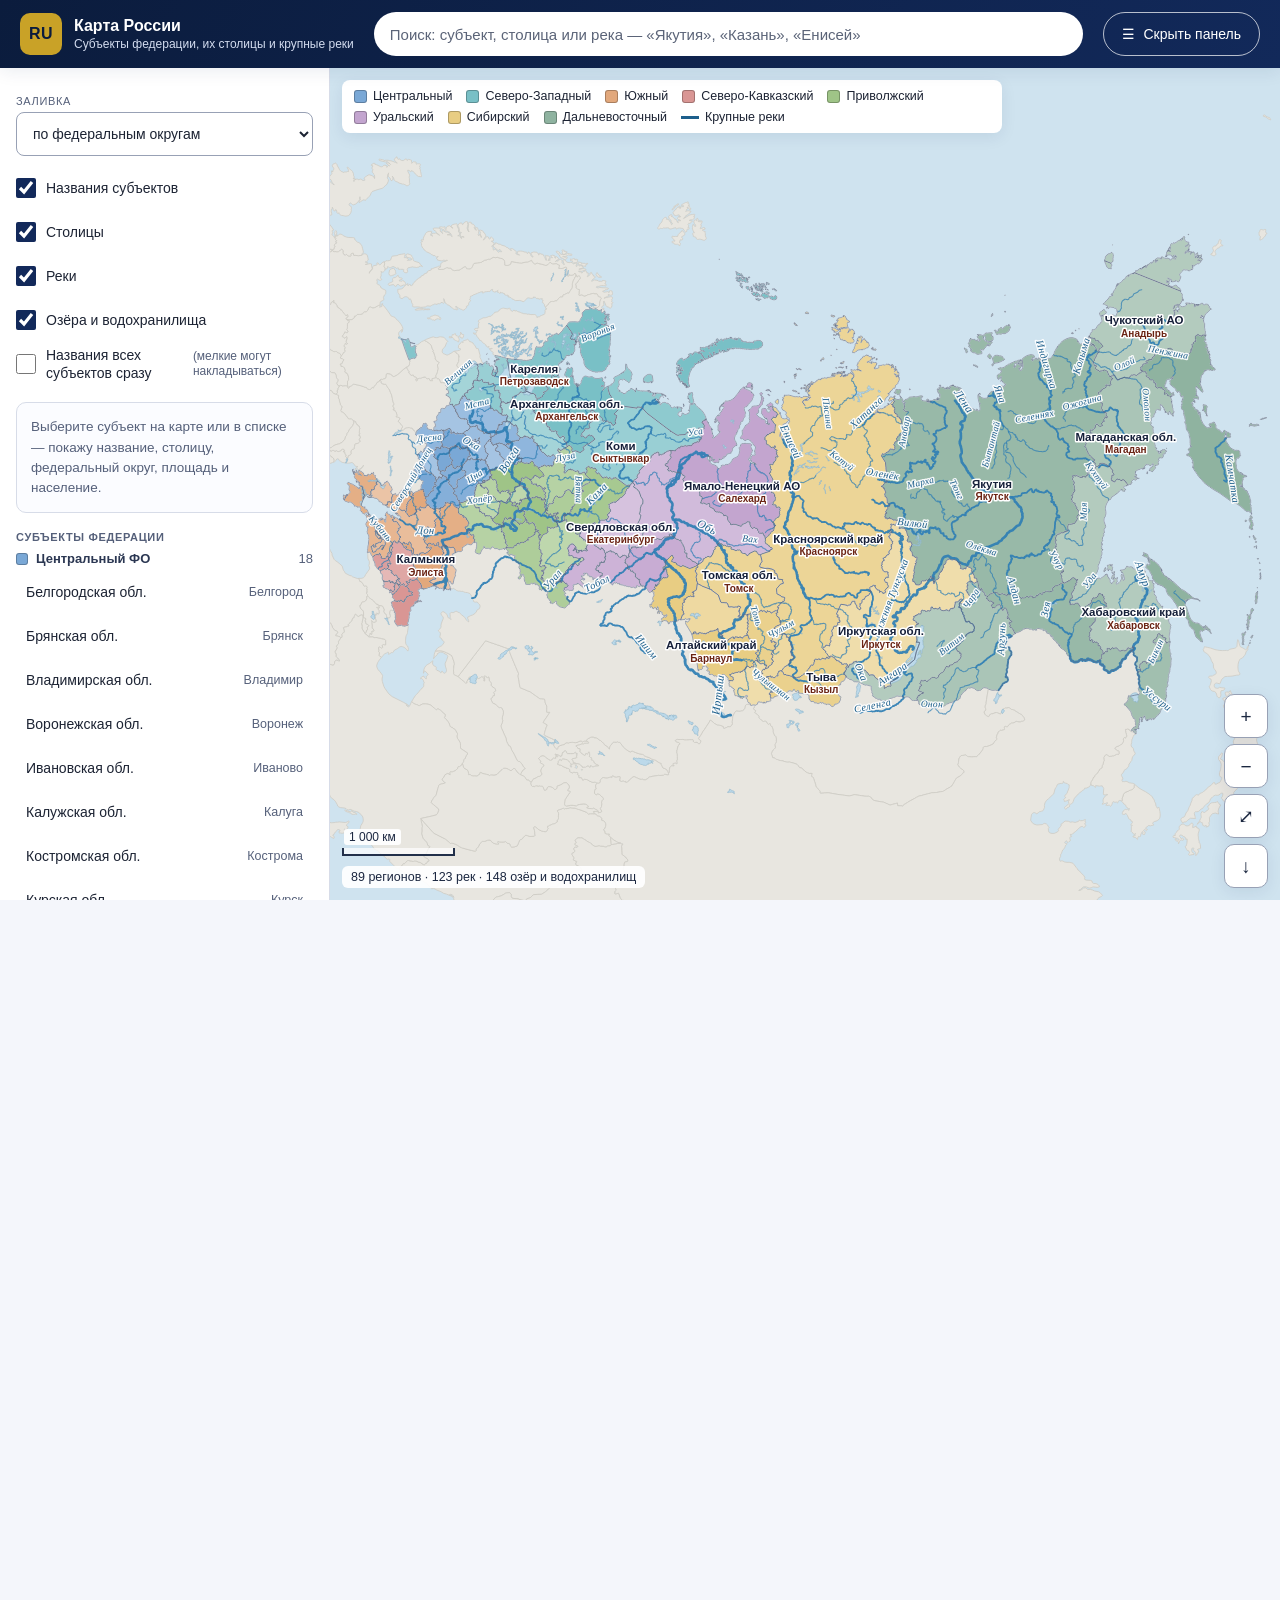
==== commit 21be602f: "Collapse the sidebar, fix hit testing, rewrite pinch zoom The sidebar folds away so the map fills th" ====
--- a/russia/index.html
+++ b/russia/index.html
@@ -4,13 +4,13 @@
 <meta charset="UTF-8">
 <meta name="viewport" content="width=device-width, initial-scale=1">
 <title>Карта России · субъекты, столицы и крупные реки</title>
-<meta name="description" content="Подробная интерактивная карта России: 83 субъекта федерации — республики, края, области, автономные округа и города федерального значения — с названиями и столицами, шесть спорных территорий и крупные реки страны.">
+<meta name="description" content="Подробная интерактивная карта России: 89 регионов — республики, края, области, автономные округа и города федерального значения — с названиями и столицами, а также крупные реки страны.">
 <link rel="icon" href="favicon.svg" type="image/svg+xml">
 <link rel="canonical" href="https://v8dfj2dn2t-stack.github.io/Ver/russia/">
 <meta name="theme-color" content="#12295a">
 <meta property="og:type" content="website">
 <meta property="og:title" content="Карта России · субъекты, столицы и крупные реки">
-<meta property="og:description" content="83 субъекта федерации и шесть спорных территорий с названиями и столицами, крупные реки, озёра и водохранилища. Равновеликая коническая проекция, данные Natural Earth 1:10 млн.">
+<meta property="og:description" content="89 регионов с названиями и столицами, крупные реки, озёра и водохранилища. Равновеликая коническая проекция, данные Natural Earth 1:10 млн.">
 <meta property="og:url" content="https://v8dfj2dn2t-stack.github.io/Ver/russia/">
 <meta property="og:image" content="https://v8dfj2dn2t-stack.github.io/Ver/russia/preview.png">
 <meta property="og:locale" content="ru_RU">
@@ -18,8 +18,11 @@
 <link rel="stylesheet" href="css/map.css">
 <style id="map-style">
   /* стили самой карты — вынесены отдельно, чтобы попадать в экспорт SVG */
-  #map { --sea: #cfe3ef; background: #cfe3ef; display: block; width: 100%; height: 100%; cursor: grab; }
+  #map { --sea: #cfe3ef; background: #cfe3ef; display: block; width: 100%; height: 100%;
+         cursor: grab; touch-action: none; }       /* жесты обрабатываем сами */
   #map.grabbing { cursor: grabbing; }
+  #map.zooming { shape-rendering: optimizeSpeed; }
+  #map.zooming .region { transition: none; }
   #map .foreign { fill: #e8e6e0; stroke: #cfccc4; stroke-width: 0.8; vector-effect: non-scaling-stroke; }
   #map .region { stroke: #ffffff; stroke-width: 0.9; vector-effect: non-scaling-stroke;
                  stroke-linejoin: round; transition: filter .12s ease; }
@@ -27,9 +30,10 @@
   #map .region.sel { filter: brightness(0.93) saturate(1.3); stroke: #16233f; stroke-width: 2.2; }
   #map .region-outline { fill: none; stroke: #5d6b84; stroke-width: 0.85; stroke-opacity: 0.75;
                          vector-effect: non-scaling-stroke; stroke-linejoin: round; pointer-events: none; }
-  #map .lake { fill: #bcd9ea; stroke: #8fb6cc; stroke-width: 0.6; vector-effect: non-scaling-stroke; }
+  #map .lake { fill: #bcd9ea; stroke: #8fb6cc; stroke-width: 0.6; vector-effect: non-scaling-stroke;
+               pointer-events: none; }
   #map .river { fill: none; stroke: #2f7fb5; stroke-linecap: round; stroke-linejoin: round;
-                vector-effect: non-scaling-stroke; opacity: 0.92; }
+                vector-effect: non-scaling-stroke; opacity: 0.92; pointer-events: none; }
   #map .river-o1 { stroke-width: 2.6; }
   #map .river-o2 { stroke-width: 1.8; }
   #map .river-o3 { stroke-width: 1.05; opacity: 0.75; }
@@ -75,8 +79,9 @@
     <p id="search-status" class="sr-only" role="status"></p>
   </search>
 
-  <button type="button" id="sidebar-toggle" class="ghost-btn" aria-expanded="false" aria-controls="sidebar">
-    Список субъектов
+  <button type="button" id="sidebar-toggle" class="ghost-btn" aria-expanded="true" aria-controls="sidebar">
+    <span aria-hidden="true" class="ghost-icon">☰</span>
+    <span id="sidebar-toggle-text">Скрыть панель</span>
   </button>
 </header>
 
@@ -111,27 +116,7 @@
       <div id="region-list" class="region-list"></div>
     </nav>
 
-    <footer class="disclaimer">
-      <h2 class="panel-title">Источники и оговорки</h2>
-      <p><strong>Источники.</strong> Границы, реки и озёра — Natural Earth, масштаб 1:10 млн
-      (административные границы <em>ne_10m_admin_1_states_provinces</em>, речная сеть
-      <em>ne_10m_rivers_lake_centerlines</em>), общественное достояние. Проекция —
-      равновеликая коническая Альберса, стандартные параллели 50° и 70° с. ш.,
-      осевой меридиан 100° в. д. Площадь и население — Росстат, Всероссийская перепись
-      населения 2021 года. Длины рек приведены для реки целиком, включая участки за
-      пределами России.</p>
-      <p><strong>Крым, Севастополь и регионы 2022 года.</strong> Крым и Севастополь
-      (2014 год), ЛНР, ДНР, Запорожская и Херсонская области (сентябрь 2022 года) показаны
-      как субъекты Южного федерального округа — так их определяет российское
-      законодательство. Международно они признаны частью Украины; четыре последние
-      контролируются Россией не полностью, линия фронта не совпадает с границами областей
-      и на карте не показана. Для них площадь и население — довоенные данные по украинской
-      области (оценка на 2022 год), а не перепись 2021 года; это отмечено в карточке
-      каждого региона.</p>
-      <p>Геометрия генерализована для веб-отображения, поэтому на больших увеличениях
-      линия границы обобщена и не может использоваться для юридических или
-      навигационных целей.</p>
-    </footer>
+    <p class="credit">Данные: Natural Earth 1:10 млн · Росстат, перепись 2021</p>
   </aside>
 
   <main class="stage" id="stage">
--- a/russia/css/map.css
+++ b/russia/css/map.css
@@ -93,7 +93,8 @@
 .search-dropdown .sr-empty:hover { background: #fff; }
 
 .ghost-btn {
-  display: none; align-items: center; min-height: 44px; padding: 10px 18px;
+  display: inline-flex; align-items: center; gap: 8px; min-height: 44px; padding: 10px 18px;
+  flex-shrink: 0;
   border-radius: 999px; font-size: 14px;
   border: 1px solid rgba(255,255,255,0.7); background: transparent; color: #fff;
 }
@@ -104,6 +105,8 @@
   width: 330px; flex-shrink: 0; background: #fff; border-right: 1px solid var(--border);
   overflow-y: auto; padding: 16px;
 }
+/* свёрнутая панель: карта занимает всё окно */
+body.panel-hidden .sidebar { display: none; }
 .stage { position: relative; flex: 1; min-width: 0; overflow: hidden; background: #cfe3ef; }
 
 /* ---------------- Панель управления ---------------- */
@@ -135,10 +138,6 @@
 .card dd { margin: 0; text-align: right; }
 .card-rivers { margin: 10px 0 0; font-size: 12.5px; line-height: 1.5; color: #2a3b55; }
 .card-rivers span { color: var(--text-muted); }
-.card-note {
-  margin: 10px 0 0; font-size: 12.5px; line-height: 1.5; color: #6b3d12;
-  background: #fdf4e6; border-radius: 6px; padding: 8px 10px;
-}
 .hint { margin: 0; font-size: 13.5px; color: var(--text-muted); line-height: 1.5; }
 
 .panel-title {
@@ -167,11 +166,10 @@
 .ri-cap { font-size: 12.5px; color: var(--text-muted); text-align: right; }
 .reg-item[aria-current="true"] .ri-cap { color: #dde4f4; }
 
-.disclaimer {
-  margin-top: 18px; padding-top: 14px; border-top: 1px solid var(--border);
-  font-size: 12.5px; line-height: 1.55; color: var(--text-muted);
-}
-.disclaimer p { margin: 0 0 8px; }
+.credit {
+  margin: 18px 0 0; padding-top: 14px; border-top: 1px solid var(--border);
+  font-size: 12.5px; line-height: 1.5; color: var(--text-muted);
+}
 
 /* ---------------- Поверх карты ---------------- */
 .map-ui { position: absolute; z-index: 5; pointer-events: none; }
@@ -222,7 +220,6 @@
 .tip em { font-style: normal; color: #f6d79a; }
 
 @media (max-width: 900px) {
-  .ghost-btn { display: block; }
   .topbar { gap: 10px 14px; padding: 10px 14px; }
   .brand p { display: none; }
   .search-wrap { order: 3; flex-basis: 100%; }
@@ -235,10 +232,11 @@
   .map-ui-bottom { bottom: 8px; left: 8px; }
   .stats { display: none; }
   .layout { position: relative; }
+  /* на узком экране панель выезжает поверх карты, а не сжимает её */
   .sidebar {
     position: absolute; z-index: 20; top: 0; bottom: 0; left: 0; width: min(330px, 86vw);
-    transform: translateX(-102%); transition: transform .22s ease; box-shadow: var(--shadow);
+    transition: transform .22s ease; box-shadow: var(--shadow);
   }
-  body.sidebar-open .sidebar { transform: none; }
+  body.panel-hidden .sidebar { display: block; transform: translateX(-102%); }
   .legend { max-width: none; font-size: 10.5px; }
 }
